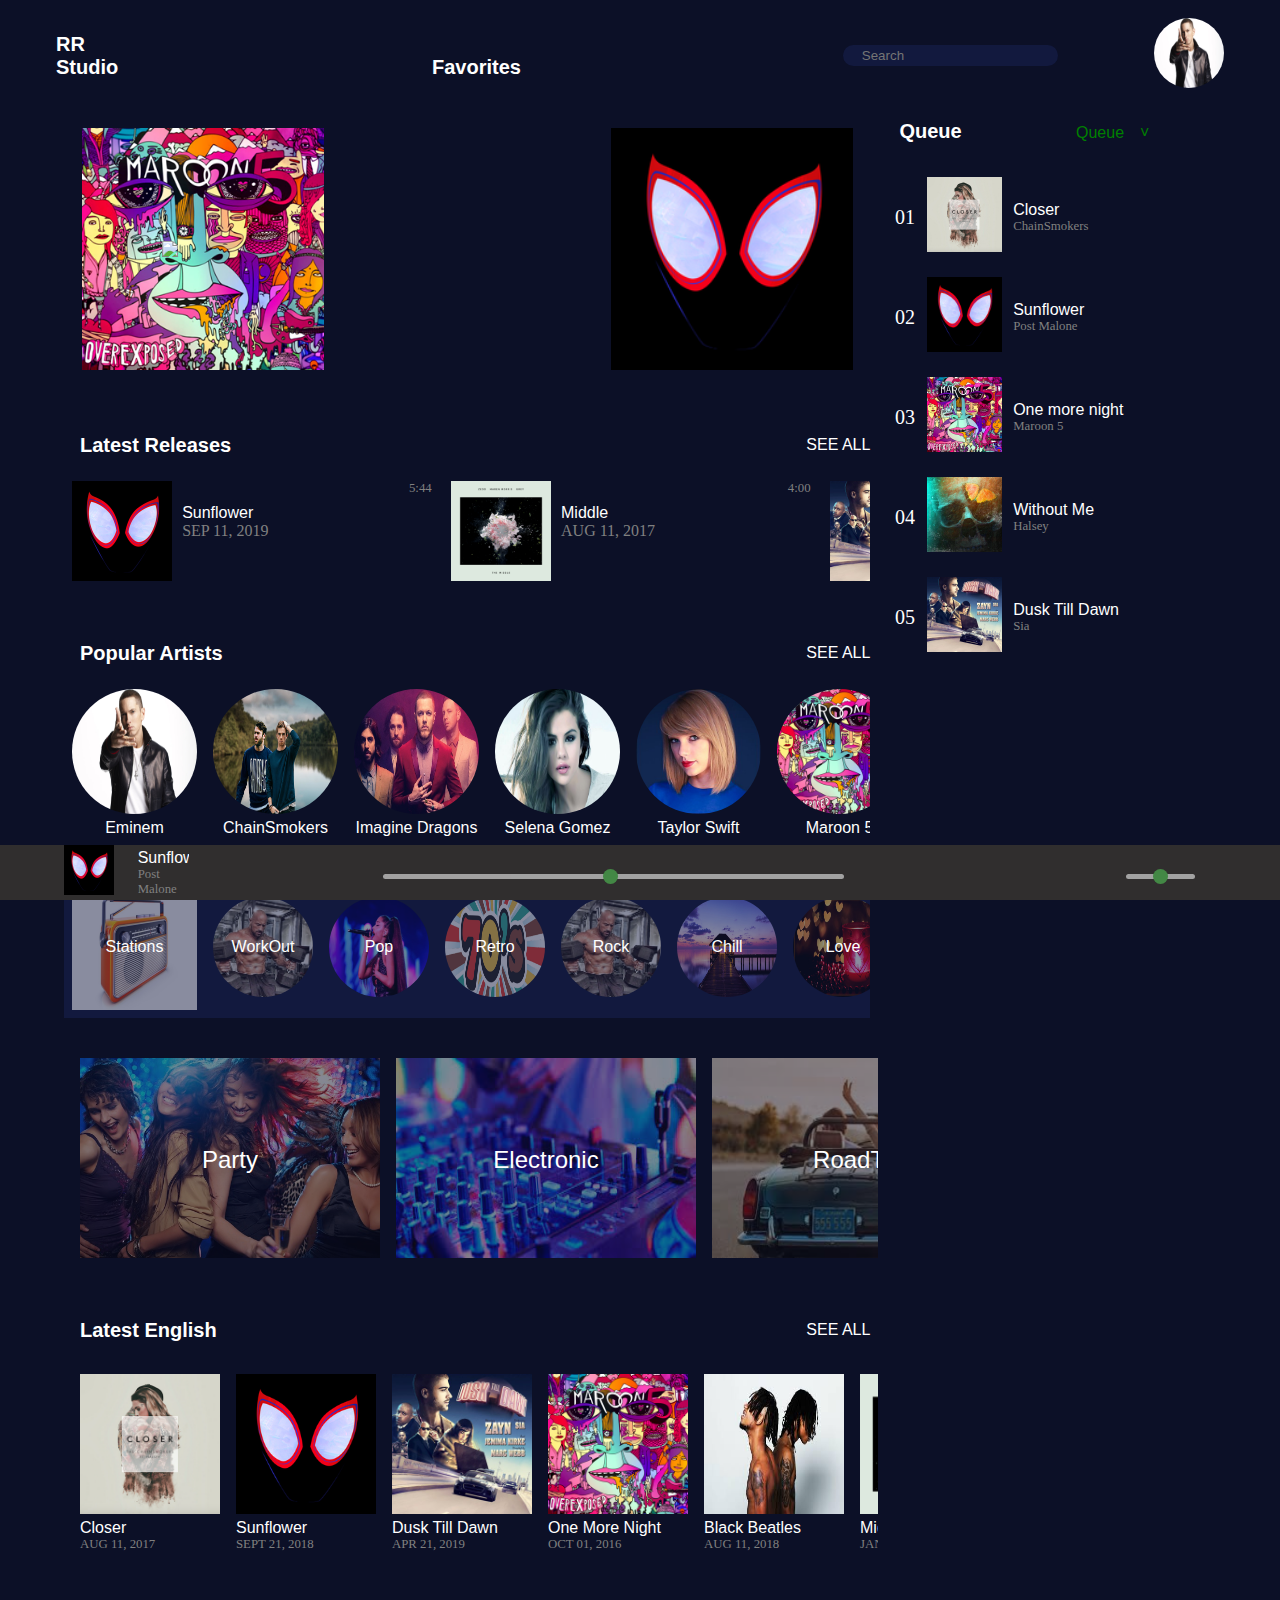
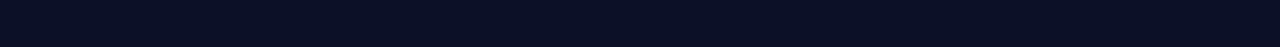
==== html/index.html @ e53eb4e0 "add changes for chrome" ====
<!DOCTYPE html>
<html>

<head>
	<title>Music Player</title>
	<link rel="stylesheet" href="../style-sheets/style.css" />
	<link rel="stylesheet" href="https://use.fontawesome.com/releases/v5.5.0/css/all.css"
		integrity="sha384-B4dIYHKNBt8Bc12p+WXckhzcICo0wtJAoU8YZTY5qE0Id1GSseTk6S+L3BlXeVIU" crossorigin="anonymous">
	<meta name="viewport" content="width=device-width, initial-scale=1">
</head>

<body>
	<!-- Navigation Bar -->
	<nav>
		<div class="inner-nav flex-row flex-align-center flex-justify-space">
			<!-- Navigation Left -->
			<div class="flex-row flex-align-center flex-jusitfy-space">
				<!-- Logo -->
				<div class="left-margin-half">
					<i class="fab fa-soundcloud logo-size"></i>
				</div>

				<!-- Title -->
				<div class="section-title main-title">
					RR <br /> Studio
				</div>
			</div>

			<!-- Navigation Center -->
			<div class="center-align">
				<div class="section-title">Favorites</div>
			</div>

			<!-- Navigation Right -->
			<div class="flex-row flex-align-center flex-justify-space right-align">

				<!-- Search Box -->
				<div class="search-box flex-center-center">
					<i class="fas fa-search"></i> <input type="text" placeholder="Search" /> <i
						class="fas fa-microphone"></i>
				</div>

				<!-- Notification-icon -->
				<div class="bell-icon align middle-align">
					<i class="fas fa-bell"></i>
				</div>

				<!-- Profile -->
				<div class="profile left-margin-half align">
					<img src="../images/eminem.jpg">
				</div>
			</div>
		</div>
	</nav>

	<!-- Main-Content -->
	<div class="main-content">

		<!-- Left Content-->
		<main class="main-alignment main-left">

			<!-- Favourites -->
			<div class="section">
				<div class="favourites">
					<img class="align relative back-image left" src="../images/one-more-night.png"><img
						class="align relative center-image center" src="https://i.imgur.com/4GfUZEj.jpg"> <img
						class="align relative back-image right" src="../images/sunflower.png">
				</div>
			</div>

			<!-- Latest Releases -->
			<div class="section">
				<div class="flex-center-center">
					<div class="section-title">Latest Releases</div>
					<div class="name-font">SEE ALL</div>
				</div>
				<div class="inner-section">
					<div class="release-card">
						<div class="card-image">
							<img src="../images/sunflower.png">
						</div>
						<div class="card-details">
							<div>
								<div>
									<br>
								</div>
								<div class="name-font">Sunflower</div>
								<div class="table-left date-font">SEP 11, 2019</div>
							</div>
							<div>
								<div class="time-font" style="text-align: right;">
									<i class="fas fa-ellipsis-h"></i>
								</div>
								<div class="time-font">5:44</div>
							</div>
						</div>
					</div>

					<div class="release-card">
						<div class="card-image">
							<img src="../images/middle.png">
						</div>
						<div class="card-details">
							<div>
								<div>
									<br>
								</div>
								<div class="name-font">Middle</div>
								<div class="table-left date-font">AUG 11, 2017</div>
							</div>
							<div>
								<div class="time-font" style="text-align: right;">
									<i class="fas fa-ellipsis-h"></i>
								</div>
								<div class="time-font">4:00</div>
							</div>
						</div>
					</div>
					<div class="release-card">
						<div class="card-image">
							<img src="../images/dusk-till-dawn.jpg">
						</div>
						<div class="card-details">
							<div>
								<div>
									<br>
								</div>
								<div class="name-font">Dusk Till Dawn</div>
								<div class="table-left date-font">OCT 21, 2018</div>
							</div>
							<div>
								<div class="time-font" style="text-align: right;">
									<i class="fas fa-ellipsis-h"></i>
								</div>
								<div class="time-font">4:00</div>
							</div>
						</div>
					</div>
				</div>
			</div>


			<!-- Popular Artists -->
			<div class="section">
				<div class="flex-center-center">
					<div class="section-title">Popular Artists</div>
					<div class="name-font">SEE ALL</div>
				</div>
				<div class="inner-section">
					<div class="artist">
						<img src="../images/eminem.jpg">
						<div class="name-font">Eminem</div>
					</div>
					<div class="artist">
						<img src="../images/chainsmokers.jpg">
						<div class="name-font">ChainSmokers</div>
					</div>
					<div class="artist">
						<img src="../images/imagine-dragons.jpg">
						<div class="name-font">Imagine Dragons</div>
					</div>
					<div class="artist">
						<img src="../images/selena-gomez.jpg">
						<div class="name-font">Selena Gomez</div>
					</div>
					<div class="artist">
						<img src="../images/taylor-swift.jpg">
						<div class="name-font">Taylor Swift</div>
					</div>
					<div class="artist">
						<img src="../images/one-more-night.png">
						<div class="name-font">Maroon 5</div>
					</div>
				</div>
			</div>

			<!-- stations -->
			<div class="section">
				<div class="stations-section">
					<div class="station-list inner-section">
						<div class="station center-flex picture">
							<img src="../images/stations.jpg" height="125px" width="125px">
							<div class="center-text name-font">Stations</div>
						</div>
						<div class="station center-flex">
							<img src="../images/workout.jpg">
							<div class="center-text name-font">WorkOut</div>
						</div>
						<div class="station center-flex">
							<img src="../images/pop.jpg">
							<div class="center-text name-font">Pop</div>
						</div>
						<div class="station center-flex">
							<img src="../images/retro.jpg">
							<div class="center-text name-font">Retro</div>
						</div>
						<div class="station center-flex">
							<img src="../images/workout.jpg">
							<div class="center-text name-font">Rock</div>
						</div>
						<div class="station center-flex">
							<img src="../images/chill.jpg">
							<div class="center-text name-font">Chill</div>
						</div>
						<div class="station center-flex">
							<img src="../images/love.jpg">
							<div class="center-text name-font">Love</div>
						</div>
					</div>
				</div>
			</div>

			<!-- mood list -->
			<div class="section">
				<div class="margin-half inner-section">
					<div class="mood">
						<img src="../images/party.jpg">
						<div class="center-text name-font">Party</div>
					</div>
					<div class="mood">
						<img src="../images/electronic.jpg">
						<div class="center-text name-font">Electronic</div>
					</div>
					<div class="mood">
						<img src="../images/roadtrip.jpg">
						<div class="center-text name-font">RoadTrip</div>
					</div>
				</div>
			</div>

			<!-- Latest English -->
			<div class="section">
				<div class="flex-center-center">
					<div class="section-title">Latest English</div>
					<div class="name-font">SEE ALL</div>
				</div>
				<div class="inner-section margin-half">
					<div class="song margin-half">
						<img src="../images/closer.png">
						<div class="song-name-font">Closer</div>
						<div class="song-date-font">AUG 11, 2017</div>
					</div>
					<div class="song margin-half">
						<img src="../images/sunflower.png">
						<div class="song-name-font">Sunflower</div>
						<div class="song-date-font">SEPT 21, 2018</div>
					</div>
					<div class="song margin-half">
						<img src="../images/dusk-till-dawn.jpg">
						<div class="song-name-font">Dusk Till Dawn</div>
						<div class="song-date-font">APR 21, 2019</div>
					</div>
					<div class="song margin-half">
						<img src="../images/one-more-night.png">
						<div class="song-name-font">One More Night</div>
						<div class="song-date-font">OCT 01, 2016</div>
					</div>
					<div class="song margin-half">
						<img src="../images/black-beatles.jpg">
						<div class="song-name-font">Black Beatles</div>
						<div class="song-date-font">AUG 11, 2018</div>
					</div>
					<div class="song margin-half">
						<img src="../images/middle.png">
						<div class="song-name-font">Middle</div>
						<div class="song-date-font">JAN 11, 2017</div>
					</div>
				</div>
			</div>
		</main>

		<!-- Right Content -->
		<aside class="main-alignment main-right">
			<div class="queue">
				<div class="middle-flex margin-half">
					<div class="section-title">Queue</div>
					<div>
						<div class="dropdown">
							<button class="dropbtn">Queue&emsp;&#709;</button>
							<div class="dropdown-content time-font">
								<a href="#">Playlists</a> <a href="#">Favourite Songs</a>
							</div>
						</div>
					</div>
				</div>
				<div class="queue-song inner-section margin-half">
					<div class="align song-image">
						<table>
							<tr>
								<td>01</td>
								<td><img src="../images/closer.png"></td>
							</tr>
						</table>
					</div>
					<div class="align song-name middle-flex">
						<div class="name-font">
							Closer
							<div class="time-font">ChainSmokers</div>
						</div>
						<div>
							<i class="far fa-heart"></i>
						</div>
					</div>
				</div>
				<div class="queue-song inner-section margin-half">
					<div class="align song-image">
						<table>
							<tr>
								<td>02</td>
								<td><img src="../images/sunflower.png"></td>
							</tr>
						</table>
					</div>
					<div class="align song-name middle-flex">
						<div class="name-font">
							Sunflower
							<div class="time-font">Post Malone</div>
						</div>
						<div>
							<i class="far fa-heart"></i>
						</div>
					</div>
				</div>
				<div class="queue-song inner-section margin-half">
					<div class="align song-image">
						<table>
							<tr>
								<td>03</td>
								<td><img src="../images/one-more-night.png"></td>
							</tr>
						</table>
					</div>
					<div class="align song-name middle-flex">
						<div class="name-font">
							One more night
							<div class="time-font">Maroon 5</div>
						</div>
						<div>
							<i class="far fa-heart"></i>
						</div>
					</div>
				</div>
				<div class="queue-song inner-section margin-half">
					<div class="align song-image">
						<table>
							<tr>
								<td>04</td>
								<td><img src="../images/without-me.png"></td>
							</tr>
						</table>
					</div>
					<div class="align song-name middle-flex">
						<div class="name-font">
							Without Me
							<div class="time-font">Halsey</div>
						</div>
						<div>
							<i class="far fa-heart"></i>
						</div>
					</div>
				</div>
				<div class="queue-song inner-section margin-half">
					<div class="align song-image">
						<table>
							<tr>
								<td>05</td>
								<td><img src="../images/dusk-till-dawn.jpg"></td>
							</tr>
						</table>
					</div>
					<div class="align song-name middle-flex">
						<div class="name-font">
							Dusk Till Dawn
							<div class="time-font">Sia</div>
						</div>
						<div>
							<i class="far fa-heart"></i>
						</div>
					</div>
				</div>
			</div>
		</aside>
	</div>
	<footer style="height: 10%;">
		<div></div>
	</footer>
	<div class="controller">
		<div class="inner-width inner-section">
			<div class="side-left">
				<div class="image">
					<img src="../images/sunflower.png">
				</div>
				<div class="name-font controller-song">
					Sunflower
					<div class="time-font">Post Malone</div>
				</div>
				<div>
					<i class="far fa-heart"></i>
				</div>
				<div>
					<i class="fas fa-ban"></i>
				</div>
			</div>
			<div class="middle">
				<div class="middle-icons inner-middle">
					<div class="queue-icon">
						<i class="fas fa-volume-up"></i>
					</div>
					<i class="fas fa-random"></i> <i class="fas fa-step-backward"></i>
					<i class="play far fa-pause-circle"></i> <i class="fas fa-step-forward"></i> <i
						class="fas fa-redo"></i>
					<div class="queue-icon">
						<i class="fas fa-stream"></i>
					</div>

				</div>
				<div class="slidecontainer">
					<input type="range" min="1" max="100" value="50" class="slider">
				</div>
			</div>
			<div class="side-right inner-middle">
				<div class="sound-icons inner-middle">
					<i class="fas fa-stream"></i> <i class="fas fa-laptop"></i><i class="fas fa-volume-up"></i>
				</div>
				<div class="slidecontainer sound-controller">
					<input type="range" min="1" max="100" value="50" class="slider">
				</div>
				<div>
					<i class="fas fa-window-maximize"></i>
				</div>
			</div>
		</div>
	</div>
</body>

</html>
---- style-sheets/style.css ----
/*body style*/
body {
	margin: 0px;
	min-width: 400px;
	overflow: auto;
	color: white;
	font-size: 20px;
	background-color: #0C1027;
	position: relative;
	z-index: -1;
	background-color: #0C1027;
}

/*common*/

/*font-sizes and names*/
.app-name {
	font-size: 1.2rem;
}

.name-font {
	font-family: Arial;
	font-size: 1rem;
	font-weight: normal;
}

.song-name-font {
	font-family: Arial;
	font-size: 1rem;
	font-weight: normal;
}


.date-font {
	font-family: Lucida Sans Unicode;
	color: grey;
	font-size: 1rem;
}

.song-date-font {
	font-family: Lucida Sans Unicode;
	color: grey;
	font-size: 0.8rem;
}

.time-font {
	font-family: Lucida Sans Unicode;
	color: grey;
	font-size: 0.8rem;
}

.section-title {
	font-family: Arial;
	font-weight: bolder;
	margin: 1rem;
}

.profile img{
	height: 70px;
	width: 70px;
	border-radius: 50%;
}

/*alignments*/

.main-alignment {
	display: inline-block;
	vertical-align: top;
}

.align {
	display: inline-block;
	vertical-align: middle;
}

.align-vertical {
	display: inline-block;
	vertical-align: top;
}

/*margins*/
.left-margin-half {
	margin-left: 0.5rem;
}

.left-margin-full {
	margin-left: 1rem;
}

.right-margin-half {
	margin-right: 0.5rem;
}

.right-margin-full {
	margin-right: 1rem;
}

.margin-half {
	margin: 0.5rem;
}

.margin-full {
	margin: 1rem;
}

.section {
	width: 100%;
	margin: 2rem 0rem;
}

.song-section {
	width: 100%;
	margin: -0.5rem 0rem;
}

.inner-section {
	width: 100%;
	display: flex;
	flex-direction: row;
	justify-content: space-between;
	overflow: auto;
}

.flex-row-space{
	display: flex;
	flex-direction: row;
	justify-content: space-between;
}

.inner-section::-webkit-scrollbar {
	display: none;
}

.flex-center-center {
	display: flex;
	flex-direction: row;
	align-items: center;
	justify-content: space-between;
}

.band-title {
	font-family: Arial;
	font-weight: bolder;
	font-size: 1.5rem;
}

.relative {
	position: relative;
}

/*flex*/
.flex-row{
	display: flex;
	flex-direction: row;
}

.flex-col{
	display: flex;
	flex-direction: column;
}

.flex-align-center{
	align-items: center;
}

.flex-justify-space{
	justify-content: space-between;
}

.flex-justify-center{
	justify-content: center;
}


/*navigation bar*/
nav {
	height: 5rem;
	background-color: #0C1027;
	margin: 0px;
	color: white;
}

.inner-nav {
	padding-top: 1rem;
	margin: auto;
	width: 95%;
	margin: auto;
}

.logo-size {
	color: lightblue;
	font-size: 4rem;
}

.search-box {
	background: #12193E;
	right: 0px;
	border-radius: 1rem;
}

.search-box i {
	padding: 0.5rem;
	font-size: 0.7rem;
}

.search-box input {
	background: #12193E;
	border: 0px;
	padding: 0.2rem;
}

.right-align div {
	margin: 0rem 1.5rem;
}

.center-align {
	margin: 1.5rem 1.5rem 0rem;
}

.profile img {
	background: white;
	border-radius: 50%;
}

/*main-content*/
.main-content {
	width: 90%;
	background-color: #0C1027;
	margin: auto;
}

/* LeftContent*/

/*favourites*/
.main-left {
	width: 70%;
	background-color: #0C1027;
}

.favourites {
	width: 100%;
	padding: 1rem 0rem;
	text-align: center;
}


.center {
	width: 75%;
	opacity: 1;
	z-index: 1;
	box-shadow: 0px 11px 8px -10px #CCC, 0px -11px 8px -10px #0C1027;
}

.left {
	width: 30%;
	z-index: 0;
	margin-right: -20%;
}

.right {
	width: 30%;
	z-index: 0;
	margin-left: -20%;
}

/*Latest Releases*/
.release-card {
	min-width: 45%;
	width: 45%;
	margin: 0.5rem;
	display: flex;
	flex-direction: row;
	justify-content: space-between;
}

.card-details {
	margin: 0rem 0.2rem;
	width: 70%;
	display: flex;
	flex-direction: row;
	justify-content: space-between;
}

.card-image {
	width: 30%;
	max-width: 100%;
}

.card-image img {
	height: 100px;
	width: 100px;
	max-width: 100%;
}

/*Popular artisits*/
.artist img {
	border-radius: 50%;
	height: 125px;
	width: 125px;
}

.artist {
	margin: 0.5rem;
	text-align: center;
}

/*stations*/
.stations-section {
	background: #12193E;
}

.center-flex {
	margin: 1rem;
	display: flex;
	flex-direction: row;
	align-items: center;
	justify-content: center;
}

.station-list {
	align-items: center;
}

.station img {
	border-radius: 50%;
	height: 100px;
	width: 100px;
	opacity: 0.5;
}

.picture img {
	height: 125px;
	width: 125px;
	border-radius: 0px;
}

.station {
	margin: 0.5rem;
	position: relative;
	text-align: center;
}

.center-text {
	position: absolute;
	top: 50%;
	left: 50%;
	transform: translate(-50%, -50%);
}

/*mood list*/
.mood {
	margin: 0.5rem;
	position: relative;
	text-align: center;
	position: relative;
}

.mood img {
	height: 200px;
	width: 300px;
	opacity: 0.5;
}

.mood .name-font{
	font-size: 1.5rem;
}
/*Latest English*/

.song img{
 	height: 140px;
 	width: 140px;
}
/*Right Content*/
.main-right {
	width: 25%;
}

.queue-song {
	width: 90%;
}

.middle-flex {
	display: flex;
	flex-direction: row;
	justify-content: space-between;
	align-items: center;
}

.queue {
	margin: 1rem 0rem;
	display: flex;
	flex-direction: column;
	display: flex;
}

.song-image table td {
	padding: 0rem 0.3rem;
}

.song-image {
	margin: 0rem 0.3rem;
}

.song-image img {
	height: 75px;
	width: 75px;
}

.song-name {
	width: 10rem;
}

.dropbtn {
	background-color: #0C1027;
	color: green;
	font-size: 16px;
	border: none;
	cursor: pointer;
	color: green;
}

.dropdown {
	position: relative;
	display: inline-block;
}

.dropdown-content {
	display: none;
	position: absolute;
	background-color: #f9f9f9;
	min-width: 160px;
	box-shadow: 0px 8px 16px 0px rgba(0, 0, 0, 0.2);
	z-index: 1;
}

.dropdown-content a {
	color: black;
	padding: 12px 16px;
	text-decoration: none;
	display: block;
}

.dropdown-content a:hover {
	background-color: #f1f1f1
}

.dropdown:hover .dropdown-content {
	display: block;
}

.controller {
	height: 12.5%;
	position: sticky;
	left: 0;
	bottom: 0;
	width: 100%;
	background-color: #302e2e;
	color: white;
	z-index: 2;
}

.slidecontainer {
	width: 100%;
}

.slider {
	-webkit-appearance: none;
	width: 100%;
	height: 5px;
	border-radius: 5px;
	background: #d3d3d3;
	outline: none;
	opacity: 0.7;
}

.slider::-webkit-slider-thumb {
	-webkit-appearance: none;
	appearance: none;
	width: 15px;
	height: 15px;
	border-radius: 50%;
	background: #4CAF50;
	cursor: pointer;
}

.inner-width {
	width: 90%;
	margin: auto;
}

.middle {
	width: 40%;
	margin: 1rem 0rem;
}

.inner-middle {
	display: flex;
	flex-direction: row;
	align-items: center;
	justify-content: center;
}

.side-left {
	width: 15%;
	display: flex;
	flex-direction: row;
	align-items: center;
	justify-content: space-between;
}

.side-right {
	width: 20%;
	margin: 1rem 0rem;
}

.sound-icons {
	width: 50%;
}

.sound-icons i {
	margin: 0rem 0.5rem;
}

.sound-controller {
	width: 30%;
	margin: auto;
}

.side-left div img {
	width: 50px;
	height: 50px;
}

.middle-icons {
	width: 50%;
	margin: auto;
}

.middle-icons i {
	margin: 0rem 1rem;
}

.play {
	font-size: 2rem;
}

.controller-song {
	width: 30%;
	overflow: auto;
}

.controller-song::-webkit-scrollbar {
	display: none;
}

.queue-icon {
	display: none;
}

similar-card {
	width: 100%;
}

.similar-card .card-details {
	width: 60%;
}

.similar-song{
	width: 100%;
}

/*current-song-details*/
.current-song-image img {
	height: 350px;
	width: 350px;
}

.current-song {
	width: 90%;
	margin: auto;
	background: #12193E;
}

.current-song-details {
	width: 55%;
}

.play-button {
	background-image: linear-gradient(to right, blue, #ad42f5);
	border: none;
}

.button-follow {
	width: 50%;
	margin: 1rem 0rem;
}

.button-follow button {
	width: 7rem;
	height: 2rem;
	color: white;
}

.fav-plus {
	width: 10%;
}

/*responsive*/
@media only screen and (max-width: 1100px) {
	body {
		font-size: 15px;
	}
	.center-align {
		display: none;
	}
	.logo-size {
		font-size: 3rem;
	}
	.app-name {
		display: none;
	}
	.profile {
		display: none;
	}
	.main-left {
		width: 100%;
	}
	.main-right {
		display: none;
	}
	.side-left {
		width: 25%;
	}
	.side-right {
		width: 25%;
	}
	.current-song-image img {
		height: 250px;
		width: 250px;
	}
}

@media only screen and (max-width: 750px) {
	body {
		font-size: 15px;
	}
	.center-align {
		display: none;
	}
	.logo-size {
		font-size: 3rem;
	}
	
	.main-title {
		display: none;
	}
	
	.app-name {
		display: none;
	}
	.profile {
		display: none;
	}
	.main-left {
		width: 100%;
	}
	.main-right {
		display: none;
	}
	.side-left {
		display: none;
	}
	.side-right {
		display: none;
	}
	.middle {
		width: 100%;
		margin: 0.2rem 0rem;
	}
	.queue-icon {
		display: inline;
	}
	.release-card img {
		height: 75px;
	}
	.current-song-details {
		width: 100%;
	}
	.date-font {
		display: none;
	}
	.mood img {
		height: 100px;
		width: 150px;
	}
	.current-song-image img {
		height: 150px;
		width: 100%;
	}
	.current-song {
		flex-wrap: wrap;
	}
	.button-follow {
		width: 95%;
		margin: 1rem 0.5rem;
	}
	.fav-plus {
		width: 20%;
	}
}
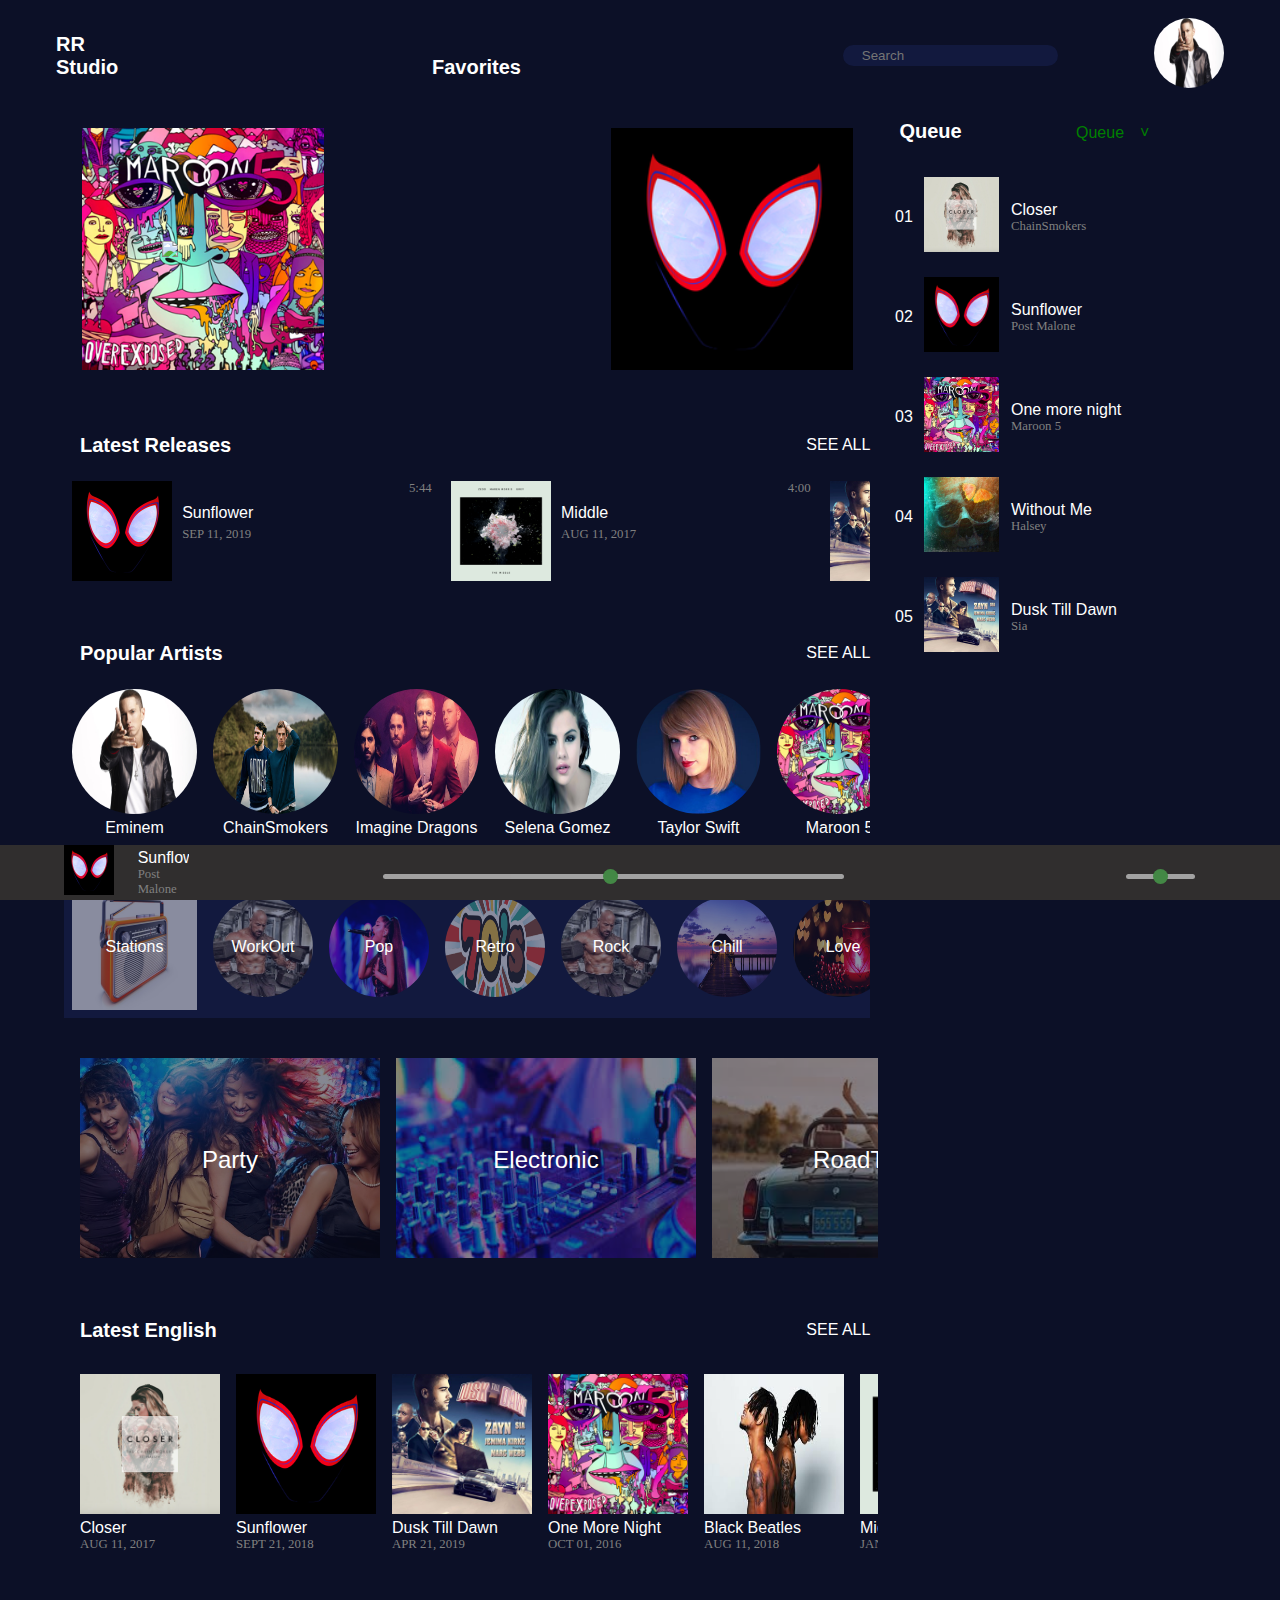
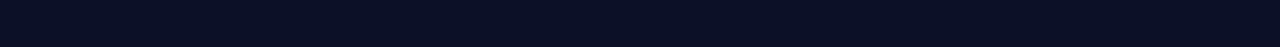
==== commit cb660759: "add changes in fonts" ====
--- a/html/index.html
+++ b/html/index.html
@@ -287,7 +287,7 @@
 					<div class="align song-image">
 						<table>
 							<tr>
-								<td>01</td>
+								<td class="name-font">01</td>
 								<td><img src="../images/closer.png"></td>
 							</tr>
 						</table>
@@ -306,7 +306,7 @@
 					<div class="align song-image">
 						<table>
 							<tr>
-								<td>02</td>
+								<td class="name-font">02</td>
 								<td><img src="../images/sunflower.png"></td>
 							</tr>
 						</table>
@@ -325,7 +325,7 @@
 					<div class="align song-image">
 						<table>
 							<tr>
-								<td>03</td>
+								<td class="name-font">03</td>
 								<td><img src="../images/one-more-night.png"></td>
 							</tr>
 						</table>
@@ -344,7 +344,7 @@
 					<div class="align song-image">
 						<table>
 							<tr>
-								<td>04</td>
+								<td class="name-font">04</td>
 								<td><img src="../images/without-me.png"></td>
 							</tr>
 						</table>
@@ -363,7 +363,7 @@
 					<div class="align song-image">
 						<table>
 							<tr>
-								<td>05</td>
+								<td class="name-font">05</td>
 								<td><img src="../images/dusk-till-dawn.jpg"></td>
 							</tr>
 						</table>
--- a/style-sheets/style.css
+++ b/style-sheets/style.css
@@ -34,7 +34,8 @@
 .date-font {
 	font-family: Lucida Sans Unicode;
 	color: grey;
-	font-size: 1rem;
+	font-size: 0.8rem;
+	margin-top: 0.3rem;
 }
 
 .song-date-font {
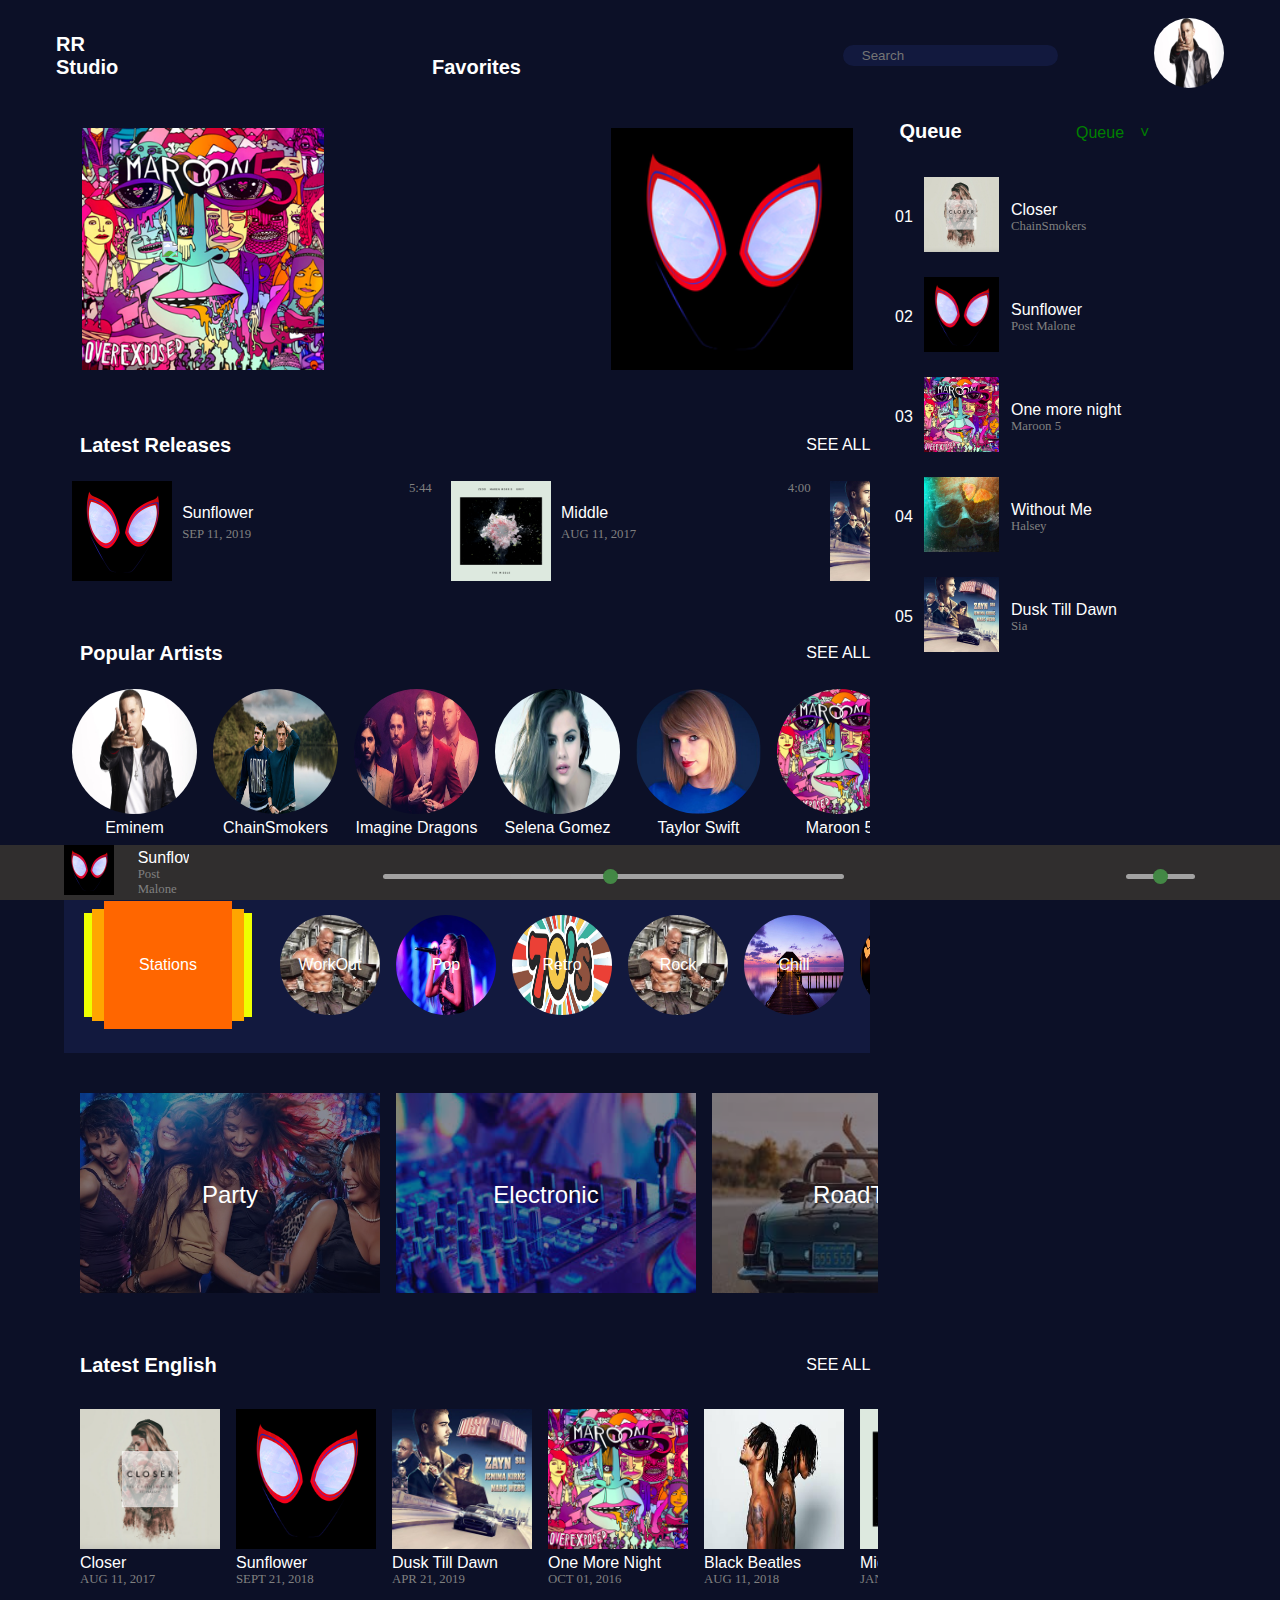
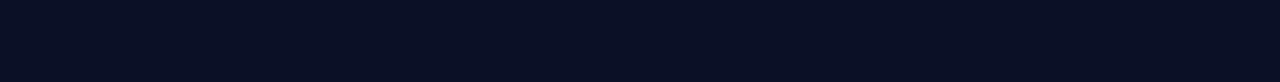
==== commit a43232f5: "add stations" ====
--- a/html/index.html
+++ b/html/index.html
@@ -35,7 +35,7 @@
 			<div class="flex-row flex-align-center flex-justify-space right-align">
 
 				<!-- Search Box -->
-				<div class="search-box flex-center-center">
+				<div class="search-box flex-row flex-align-center flex-justify-space">
 					<i class="fas fa-search"></i> <input type="text" placeholder="Search" /> <i
 						class="fas fa-microphone"></i>
 				</div>
@@ -70,16 +70,16 @@
 
 			<!-- Latest Releases -->
 			<div class="section">
-				<div class="flex-center-center">
+				<div class="flex-row flex-align-center flex-justify-space">
 					<div class="section-title">Latest Releases</div>
 					<div class="name-font">SEE ALL</div>
 				</div>
-				<div class="inner-section">
-					<div class="release-card">
+				<div class="inner-section flex-row flex-justify-space">
+					<div class="release-card flex-row flex-justify-space">
 						<div class="card-image">
 							<img src="../images/sunflower.png">
 						</div>
-						<div class="card-details">
+						<div class="card-details flex-row flex-justify-space">
 							<div>
 								<div>
 									<br>
@@ -96,11 +96,11 @@
 						</div>
 					</div>
 
-					<div class="release-card">
+					<div class="release-card flex-row flex-justify-space">
 						<div class="card-image">
 							<img src="../images/middle.png">
 						</div>
-						<div class="card-details">
+						<div class="card-details flex-row flex-justify-space">
 							<div>
 								<div>
 									<br>
@@ -116,11 +116,11 @@
 							</div>
 						</div>
 					</div>
-					<div class="release-card">
+					<div class="release-card flex-row flex-justify-space">
 						<div class="card-image">
 							<img src="../images/dusk-till-dawn.jpg">
 						</div>
-						<div class="card-details">
+						<div class="card-details flex-row flex-justify-space">
 							<div>
 								<div>
 									<br>
@@ -142,11 +142,11 @@
 
 			<!-- Popular Artists -->
 			<div class="section">
-				<div class="flex-center-center">
+				<div class="flex-row flex-align-center flex-justify-space">
 					<div class="section-title">Popular Artists</div>
 					<div class="name-font">SEE ALL</div>
 				</div>
-				<div class="inner-section">
+				<div class="inner-section flex-row flex-justify-space">
 					<div class="artist">
 						<img src="../images/eminem.jpg">
 						<div class="name-font">Eminem</div>
@@ -177,32 +177,34 @@
 			<!-- stations -->
 			<div class="section">
 				<div class="stations-section">
-					<div class="station-list inner-section">
-						<div class="station center-flex picture">
-							<img src="../images/stations.jpg" height="125px" width="125px">
-							<div class="center-text name-font">Stations</div>
-						</div>
-						<div class="station center-flex">
+					<div class="station-list inner-section flex-row flex-justify-space">
+						<div class="station flex-row flex-align-center flex-justify-center">
+							<div class="orange flex-col flex-align-center flex-justify-center">
+									<i class="fab fa-soundcloud logo-size"></i>
+									<div class="name-font">Stations</div>
+							</div>
+						</div>
+						<div class="station flex-row flex-align-center flex-justify-center">
 							<img src="../images/workout.jpg">
 							<div class="center-text name-font">WorkOut</div>
 						</div>
-						<div class="station center-flex">
+						<div class="station flex-row flex-align-center flex-justify-center">
 							<img src="../images/pop.jpg">
 							<div class="center-text name-font">Pop</div>
 						</div>
-						<div class="station center-flex">
+						<div class="station flex-row flex-align-center flex-justify-center">
 							<img src="../images/retro.jpg">
 							<div class="center-text name-font">Retro</div>
 						</div>
-						<div class="station center-flex">
+						<div class="station flex-row flex-align-center flex-justify-center">
 							<img src="../images/workout.jpg">
 							<div class="center-text name-font">Rock</div>
 						</div>
-						<div class="station center-flex">
+						<div class="station flex-row flex-align-center flex-justify-center">
 							<img src="../images/chill.jpg">
 							<div class="center-text name-font">Chill</div>
 						</div>
-						<div class="station center-flex">
+						<div class="station flex-row flex-align-center flex-justify-center">
 							<img src="../images/love.jpg">
 							<div class="center-text name-font">Love</div>
 						</div>
@@ -212,7 +214,7 @@
 
 			<!-- mood list -->
 			<div class="section">
-				<div class="margin-half inner-section">
+				<div class="margin-half inner-section flex-row flex-justify-space">
 					<div class="mood">
 						<img src="../images/party.jpg">
 						<div class="center-text name-font">Party</div>
@@ -230,11 +232,11 @@
 
 			<!-- Latest English -->
 			<div class="section">
-				<div class="flex-center-center">
+				<div class="flex-row flex-align-center flex-justify-space">
 					<div class="section-title">Latest English</div>
 					<div class="name-font">SEE ALL</div>
 				</div>
-				<div class="inner-section margin-half">
+				<div class="inner-section flex-row flex-justify-space margin-half">
 					<div class="song margin-half">
 						<img src="../images/closer.png">
 						<div class="song-name-font">Closer</div>
@@ -272,7 +274,7 @@
 		<!-- Right Content -->
 		<aside class="main-alignment main-right">
 			<div class="queue">
-				<div class="middle-flex margin-half">
+				<div class="flex-row flex-align-center flex-justify-space margin-half">
 					<div class="section-title">Queue</div>
 					<div>
 						<div class="dropdown">
@@ -283,7 +285,7 @@
 						</div>
 					</div>
 				</div>
-				<div class="queue-song inner-section margin-half">
+				<div class="queue-song inner-section flex-row flex-justify-space margin-half">
 					<div class="align song-image">
 						<table>
 							<tr>
@@ -292,7 +294,7 @@
 							</tr>
 						</table>
 					</div>
-					<div class="align song-name middle-flex">
+					<div class="align song-name flex-row flex-align-center flex-justify-space">
 						<div class="name-font">
 							Closer
 							<div class="time-font">ChainSmokers</div>
@@ -302,7 +304,7 @@
 						</div>
 					</div>
 				</div>
-				<div class="queue-song inner-section margin-half">
+				<div class="queue-song inner-section flex-row flex-justify-space margin-half">
 					<div class="align song-image">
 						<table>
 							<tr>
@@ -311,7 +313,7 @@
 							</tr>
 						</table>
 					</div>
-					<div class="align song-name middle-flex">
+					<div class="align song-name flex-row flex-align-center flex-justify-space">
 						<div class="name-font">
 							Sunflower
 							<div class="time-font">Post Malone</div>
@@ -321,7 +323,7 @@
 						</div>
 					</div>
 				</div>
-				<div class="queue-song inner-section margin-half">
+				<div class="queue-song inner-section flex-row flex-justify-space margin-half">
 					<div class="align song-image">
 						<table>
 							<tr>
@@ -330,7 +332,7 @@
 							</tr>
 						</table>
 					</div>
-					<div class="align song-name middle-flex">
+					<div class="align song-name flex-row flex-align-center flex-justify-space">
 						<div class="name-font">
 							One more night
 							<div class="time-font">Maroon 5</div>
@@ -340,7 +342,7 @@
 						</div>
 					</div>
 				</div>
-				<div class="queue-song inner-section margin-half">
+				<div class="queue-song inner-section flex-row flex-justify-space margin-half">
 					<div class="align song-image">
 						<table>
 							<tr>
@@ -349,7 +351,7 @@
 							</tr>
 						</table>
 					</div>
-					<div class="align song-name middle-flex">
+					<div class="align song-name flex-row flex-align-center flex-justify-space">
 						<div class="name-font">
 							Without Me
 							<div class="time-font">Halsey</div>
@@ -359,7 +361,7 @@
 						</div>
 					</div>
 				</div>
-				<div class="queue-song inner-section margin-half">
+				<div class="queue-song inner-section flex-row flex-justify-space margin-half">
 					<div class="align song-image">
 						<table>
 							<tr>
@@ -368,7 +370,7 @@
 							</tr>
 						</table>
 					</div>
-					<div class="align song-name middle-flex">
+					<div class="align song-name flex-row flex-align-center flex-justify-space">
 						<div class="name-font">
 							Dusk Till Dawn
 							<div class="time-font">Sia</div>
@@ -385,8 +387,8 @@
 		<div></div>
 	</footer>
 	<div class="controller">
-		<div class="inner-width inner-section">
-			<div class="side-left">
+		<div class="inner-width inner-section flex-row flex-justify-space">
+			<div class="side-left flex-row flex-align-center flex-justify-space">
 				<div class="image">
 					<img src="../images/sunflower.png">
 				</div>
@@ -402,7 +404,7 @@
 				</div>
 			</div>
 			<div class="middle">
-				<div class="middle-icons inner-middle">
+				<div class="middle-icons flex-row flex-align-center flex-justify-center">
 					<div class="queue-icon">
 						<i class="fas fa-volume-up"></i>
 					</div>
@@ -418,8 +420,8 @@
 					<input type="range" min="1" max="100" value="50" class="slider">
 				</div>
 			</div>
-			<div class="side-right inner-middle">
-				<div class="sound-icons inner-middle">
+			<div class="side-right flex-row flex-align-center flex-justify-center">
+				<div class="sound-icons flex-row flex-align-center flex-justify-center">
 					<i class="fas fa-stream"></i> <i class="fas fa-laptop"></i><i class="fas fa-volume-up"></i>
 				</div>
 				<div class="slidecontainer sound-controller">
--- a/style-sheets/style.css
+++ b/style-sheets/style.css
@@ -116,27 +116,11 @@
 
 .inner-section {
 	width: 100%;
-	display: flex;
-	flex-direction: row;
-	justify-content: space-between;
 	overflow: auto;
-}
-
-.flex-row-space{
-	display: flex;
-	flex-direction: row;
-	justify-content: space-between;
 }
 
 .inner-section::-webkit-scrollbar {
 	display: none;
-}
-
-.flex-center-center {
-	display: flex;
-	flex-direction: row;
-	align-items: center;
-	justify-content: space-between;
 }
 
 .band-title {
@@ -269,17 +253,11 @@
 	min-width: 45%;
 	width: 45%;
 	margin: 0.5rem;
-	display: flex;
-	flex-direction: row;
-	justify-content: space-between;
 }
 
 .card-details {
 	margin: 0rem 0.2rem;
 	width: 70%;
-	display: flex;
-	flex-direction: row;
-	justify-content: space-between;
 }
 
 .card-image {
@@ -306,16 +284,24 @@
 }
 
 /*stations*/
+
+.orange{
+	background-color: rgb(255, 102, 0);
+	width: 8rem;
+	height: 8rem;
+	box-shadow: 1.25rem 0px 0px -0.5rem orange,
+	 -1.25rem 0px 0px -0.5rem orange, 
+	 2rem 0px 0px -0.75rem rgb(238, 255, 0), 
+	 -2rem 0px 0px -0.75rem rgb(238, 255, 0);
+	margin: 1rem 2rem;
+}
+
 .stations-section {
 	background: #12193E;
 }
 
 .center-flex {
 	margin: 1rem;
-	display: flex;
-	flex-direction: row;
-	align-items: center;
-	justify-content: center;
 }
 
 .station-list {
@@ -326,13 +312,6 @@
 	border-radius: 50%;
 	height: 100px;
 	width: 100px;
-	opacity: 0.5;
-}
-
-.picture img {
-	height: 125px;
-	width: 125px;
-	border-radius: 0px;
 }
 
 .station {
@@ -380,18 +359,11 @@
 	width: 90%;
 }
 
-.middle-flex {
-	display: flex;
-	flex-direction: row;
-	justify-content: space-between;
-	align-items: center;
-}
 
 .queue {
 	margin: 1rem 0rem;
 	display: flex;
 	flex-direction: column;
-	display: flex;
 }
 
 .song-image table td {
@@ -494,19 +466,9 @@
 	margin: 1rem 0rem;
 }
 
-.inner-middle {
-	display: flex;
-	flex-direction: row;
-	align-items: center;
-	justify-content: center;
-}
 
 .side-left {
 	width: 15%;
-	display: flex;
-	flex-direction: row;
-	align-items: center;
-	justify-content: space-between;
 }
 
 .side-right {
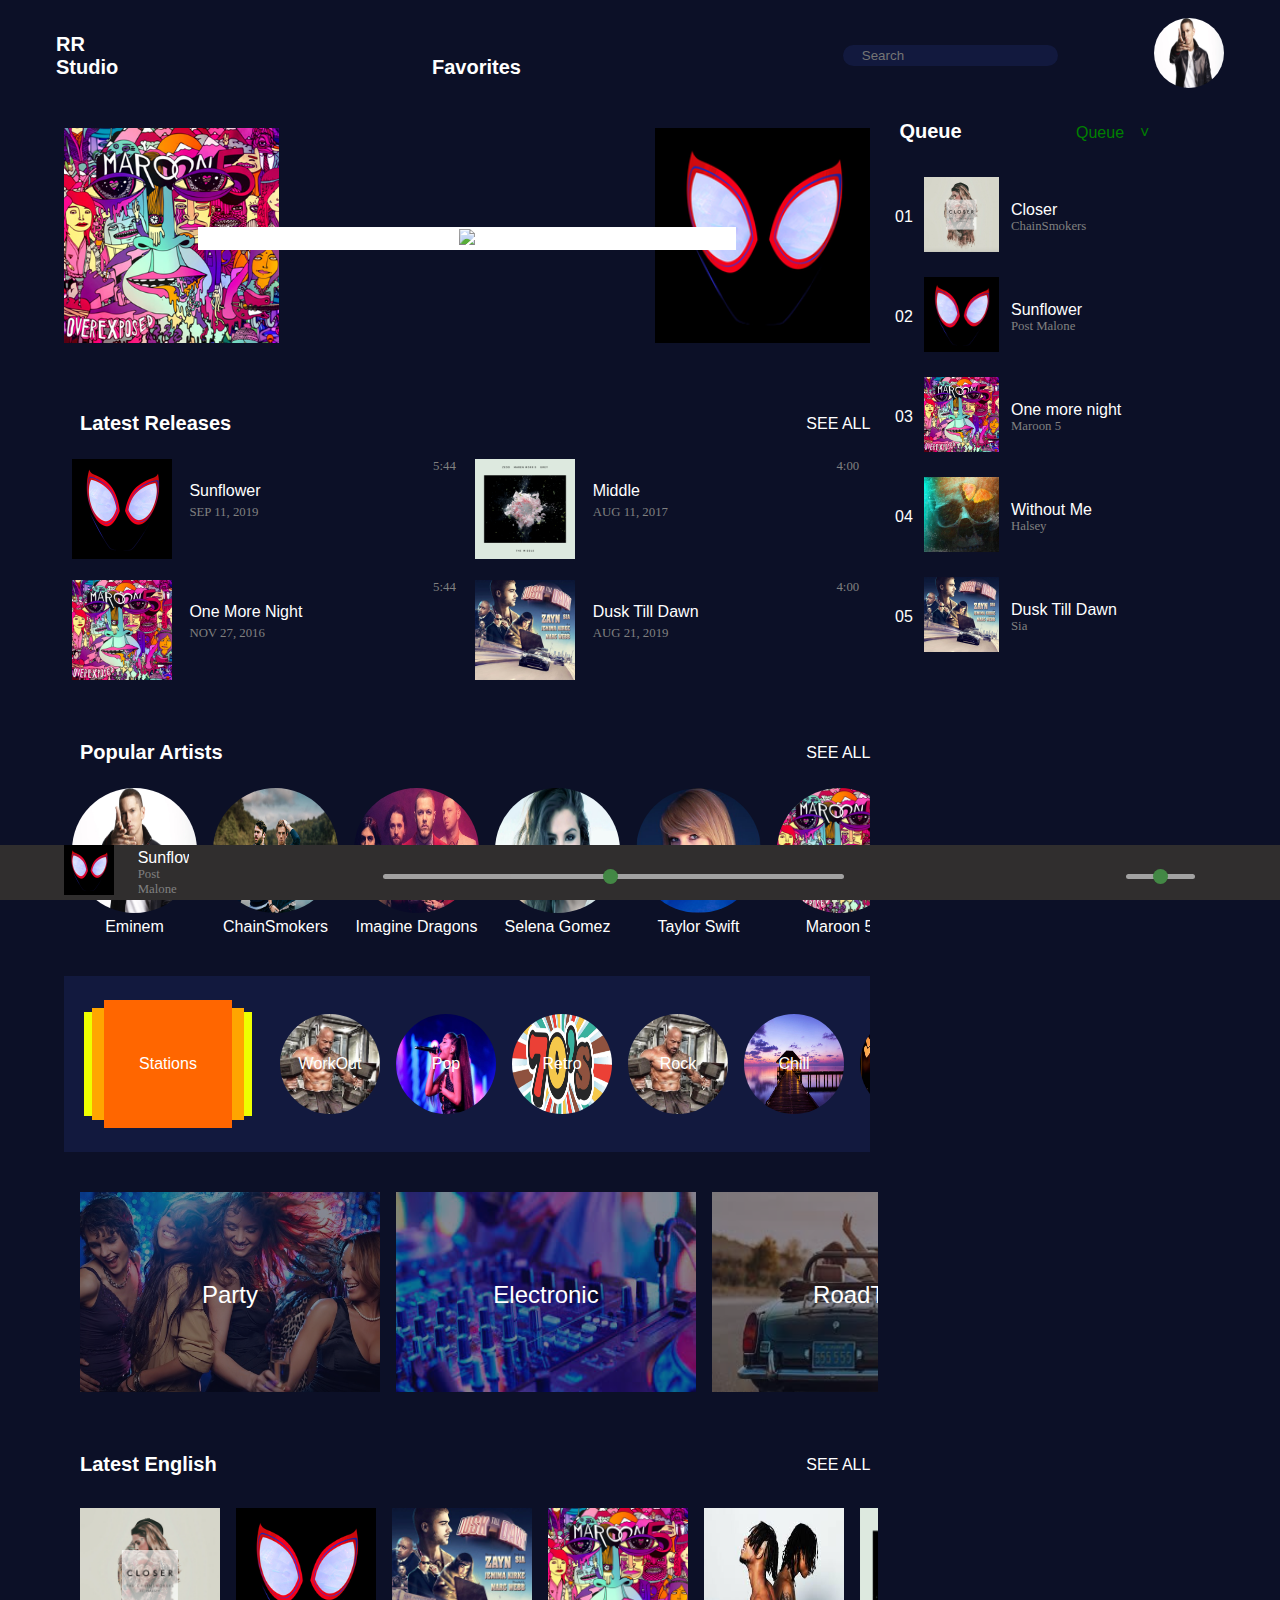
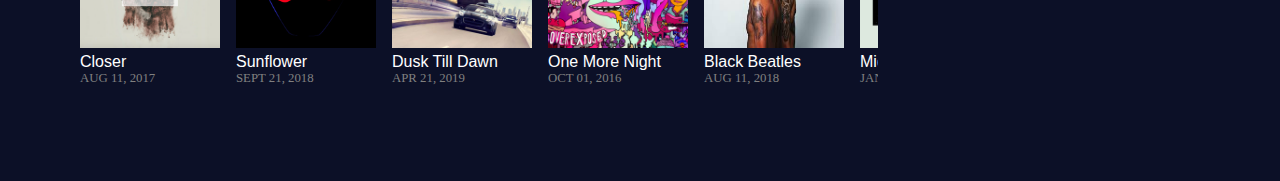
==== commit dc36a36e: "add changes" ====
--- a/html/index.html
+++ b/html/index.html
@@ -61,10 +61,10 @@
 
 			<!-- Favourites -->
 			<div class="section">
-				<div class="favourites">
-					<img class="align relative back-image left" src="../images/one-more-night.png"><img
-						class="align relative center-image center" src="https://i.imgur.com/4GfUZEj.jpg"> <img
-						class="align relative back-image right" src="../images/sunflower.png">
+				<div class="favourites flex-row flex-align-center">
+					<div class="left"><img src="../images/one-more-night.png"></div>
+					<div class="center"><img src="https://i.imgur.com/4GfUZEj.jpg"></div>
+					<div class="right"><img src="../images/sunflower.png"></div>
 				</div>
 			</div>
 
@@ -74,7 +74,7 @@
 					<div class="section-title">Latest Releases</div>
 					<div class="name-font">SEE ALL</div>
 				</div>
-				<div class="inner-section flex-row flex-justify-space">
+				<div class="inner-section flex-row flex-justify-space latest-release">
 					<div class="release-card flex-row flex-justify-space">
 						<div class="card-image">
 							<img src="../images/sunflower.png">
@@ -116,6 +116,29 @@
 							</div>
 						</div>
 					</div>
+				</div>
+				<div class="inner-section flex-row flex-justify-space latest-release">
+					<div class="release-card flex-row flex-justify-space">
+						<div class="card-image">
+							<img src="../images/one-more-night.png">
+						</div>
+						<div class="card-details flex-row flex-justify-space">
+							<div>
+								<div>
+									<br>
+								</div>
+								<div class="name-font">One More Night</div>
+								<div class="table-left date-font">NOV 27, 2016</div>
+							</div>
+							<div>
+								<div class="time-font" style="text-align: right;">
+									<i class="fas fa-ellipsis-h"></i>
+								</div>
+								<div class="time-font">5:44</div>
+							</div>
+						</div>
+					</div>
+
 					<div class="release-card flex-row flex-justify-space">
 						<div class="card-image">
 							<img src="../images/dusk-till-dawn.jpg">
@@ -126,7 +149,7 @@
 									<br>
 								</div>
 								<div class="name-font">Dusk Till Dawn</div>
-								<div class="table-left date-font">OCT 21, 2018</div>
+								<div class="table-left date-font">AUG 21, 2019</div>
 							</div>
 							<div>
 								<div class="time-font" style="text-align: right;">
@@ -180,8 +203,8 @@
 					<div class="station-list inner-section flex-row flex-justify-space">
 						<div class="station flex-row flex-align-center flex-justify-center">
 							<div class="orange flex-col flex-align-center flex-justify-center">
-									<i class="fab fa-soundcloud logo-size"></i>
-									<div class="name-font">Stations</div>
+								<i class="fab fa-soundcloud logo-size"></i>
+								<div class="name-font">Stations</div>
 							</div>
 						</div>
 						<div class="station flex-row flex-align-center flex-justify-center">
--- a/style-sheets/style.css
+++ b/style-sheets/style.css
@@ -216,42 +216,55 @@
 
 /* LeftContent*/
 
-/*favourites*/
 .main-left {
 	width: 70%;
 	background-color: #0C1027;
 }
 
+/*favourites*/
 .favourites {
 	width: 100%;
 	padding: 1rem 0rem;
 	text-align: center;
-}
-
-
-.center {
-	width: 75%;
-	opacity: 1;
+	position: relative;
+}
+
+.center{
+	width: 100%;
+	z-index: 2;
+	box-shadow: inset 0em 3em 5px 0px white;
+}
+
+.center img{
+	width: 100%;
+}
+
+.left{
+	margin-right: -10%;
+	width: 40%;
 	z-index: 1;
-	box-shadow: 0px 11px 8px -10px #CCC, 0px -11px 8px -10px #0C1027;
-}
-
-.left {
-	width: 30%;
-	z-index: 0;
-	margin-right: -20%;
-}
-
-.right {
-	width: 30%;
-	z-index: 0;
-	margin-left: -20%;
+}
+
+.left img{
+	max-width: 100%;
+	width: 100%;
+}
+
+.right{
+	margin-left: -10%;
+	width: 40%;
+	z-index: 1;
+}
+
+.right img{
+	max-width: 100%;
+	width: 100%;
 }
 
 /*Latest Releases*/
 .release-card {
 	min-width: 45%;
-	width: 45%;
+	width: 48%;
 	margin: 0.5rem;
 }
 
@@ -603,7 +616,15 @@
 	}
 }
 
-@media only screen and (max-width: 750px) {
+@media only screen and (max-width: 600px) {
+	.latest-release{
+		flex-wrap: wrap;
+	}
+
+	.release-card{	
+		width: 100%;
+	}
+
 	body {
 		font-size: 15px;
 	}
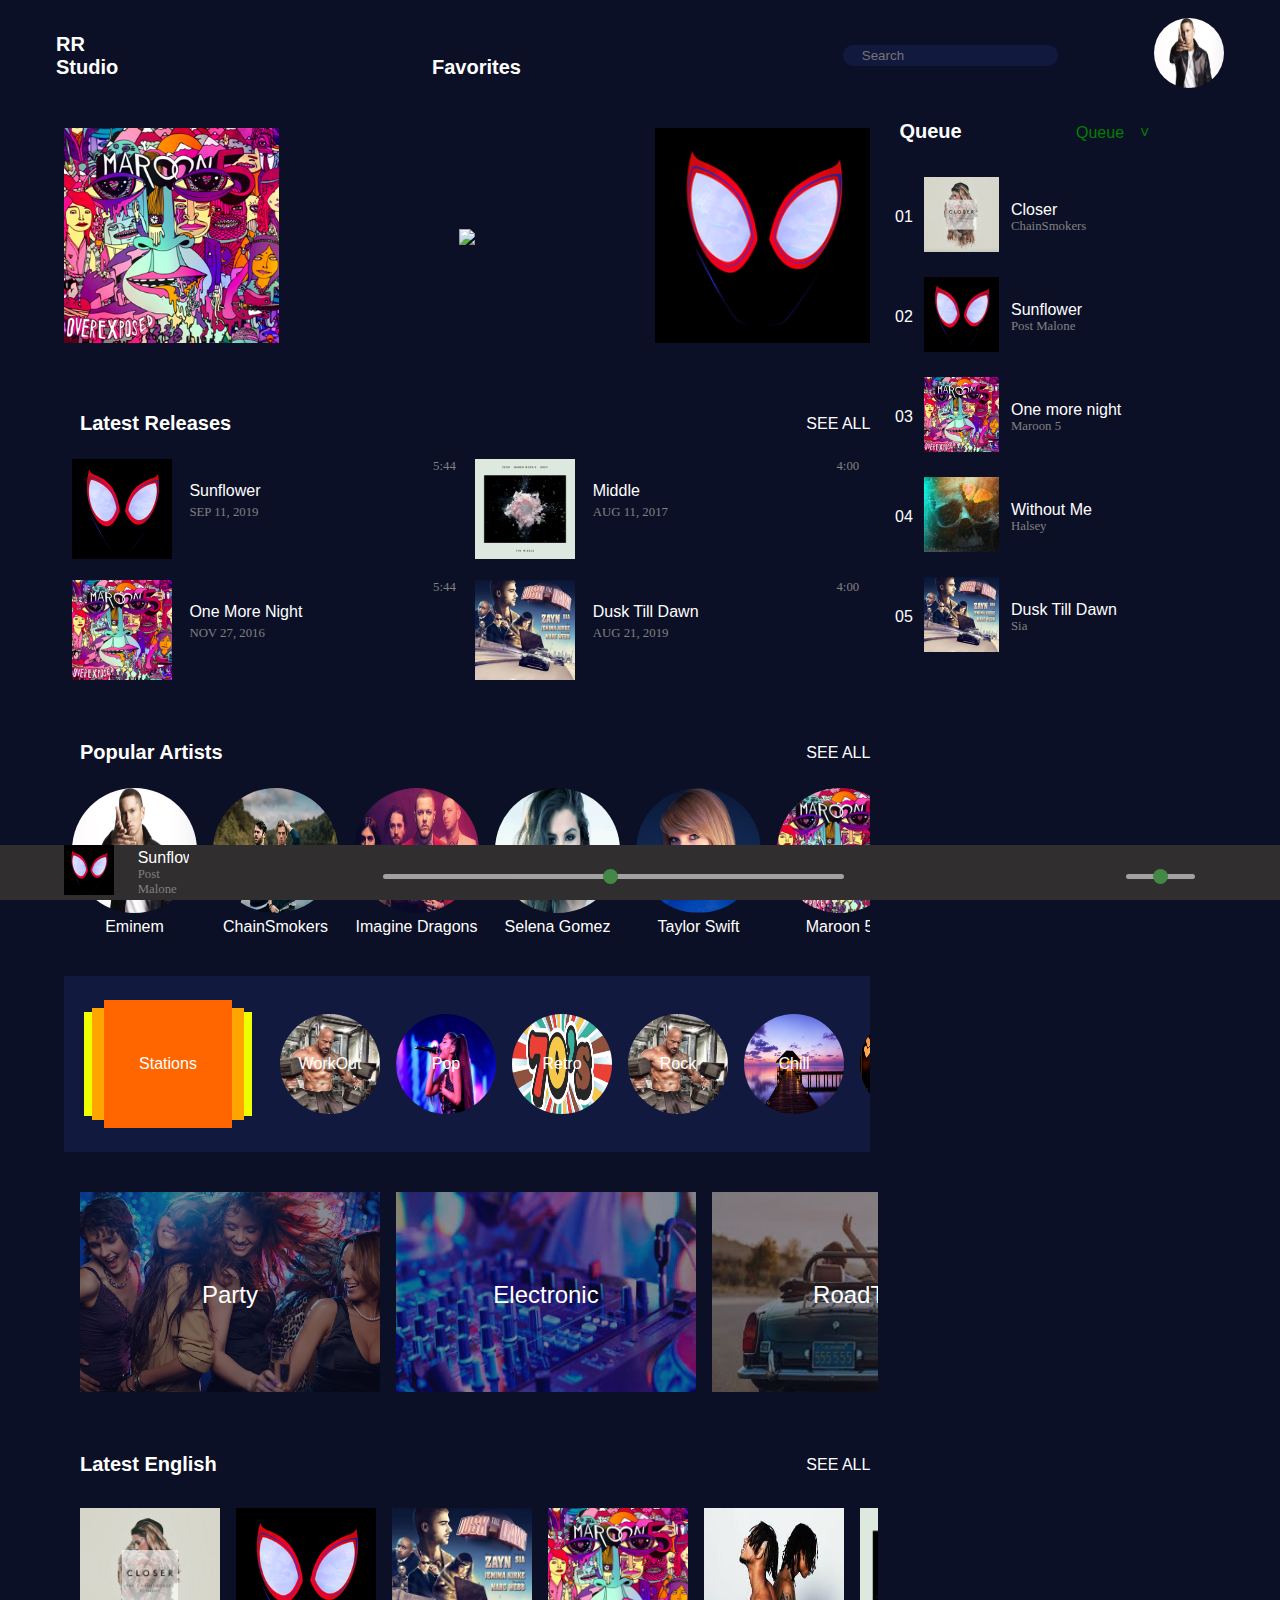
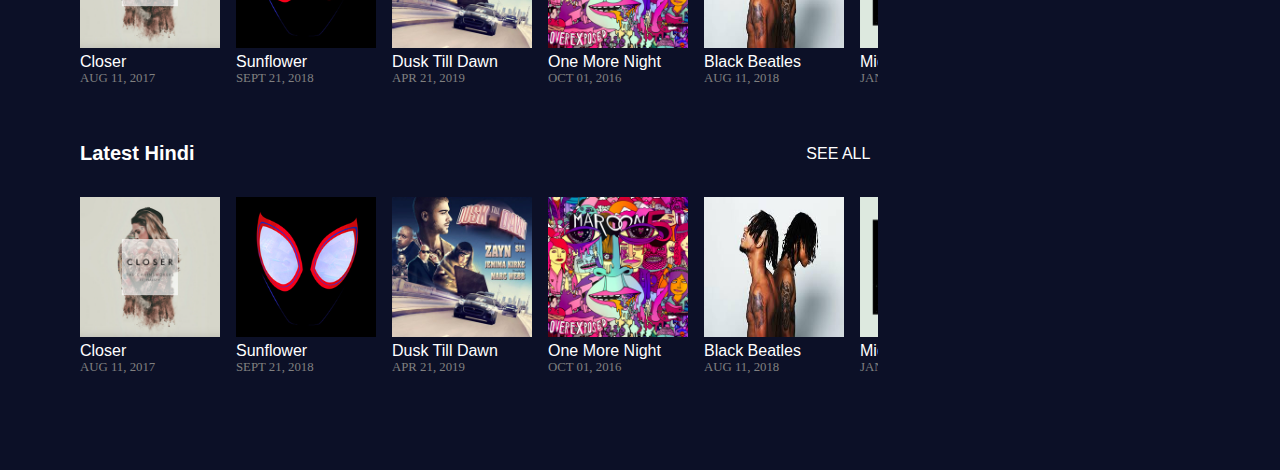
==== commit bb560ae4: "add latest hindi section" ====
--- a/html/index.html
+++ b/html/index.html
@@ -257,6 +257,46 @@
 			<div class="section">
 				<div class="flex-row flex-align-center flex-justify-space">
 					<div class="section-title">Latest English</div>
+					<div class="name-font">SEE ALL</div>
+				</div>
+				<div class="inner-section flex-row flex-justify-space margin-half">
+					<div class="song margin-half">
+						<img src="../images/closer.png">
+						<div class="song-name-font">Closer</div>
+						<div class="song-date-font">AUG 11, 2017</div>
+					</div>
+					<div class="song margin-half">
+						<img src="../images/sunflower.png">
+						<div class="song-name-font">Sunflower</div>
+						<div class="song-date-font">SEPT 21, 2018</div>
+					</div>
+					<div class="song margin-half">
+						<img src="../images/dusk-till-dawn.jpg">
+						<div class="song-name-font">Dusk Till Dawn</div>
+						<div class="song-date-font">APR 21, 2019</div>
+					</div>
+					<div class="song margin-half">
+						<img src="../images/one-more-night.png">
+						<div class="song-name-font">One More Night</div>
+						<div class="song-date-font">OCT 01, 2016</div>
+					</div>
+					<div class="song margin-half">
+						<img src="../images/black-beatles.jpg">
+						<div class="song-name-font">Black Beatles</div>
+						<div class="song-date-font">AUG 11, 2018</div>
+					</div>
+					<div class="song margin-half">
+						<img src="../images/middle.png">
+						<div class="song-name-font">Middle</div>
+						<div class="song-date-font">JAN 11, 2017</div>
+					</div>
+				</div>
+			</div>
+
+			<!--Latest Hindi-->
+			<div class="section">
+				<div class="flex-row flex-align-center flex-justify-space">
+					<div class="section-title">Latest Hindi</div>
 					<div class="name-font">SEE ALL</div>
 				</div>
 				<div class="inner-section flex-row flex-justify-space margin-half">
--- a/style-sheets/style.css
+++ b/style-sheets/style.css
@@ -232,7 +232,6 @@
 .center{
 	width: 100%;
 	z-index: 2;
-	box-shadow: inset 0em 3em 5px 0px white;
 }
 
 .center img{
